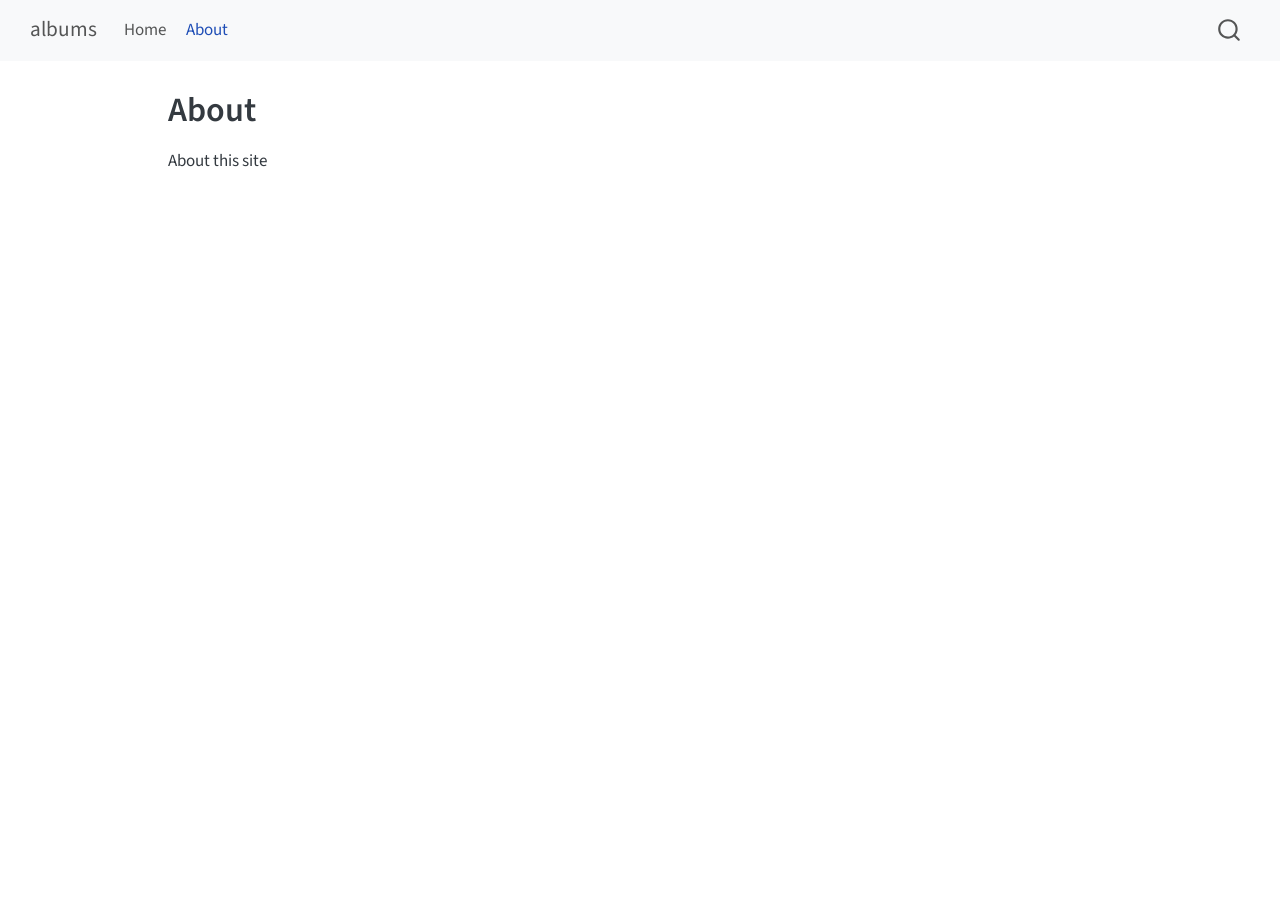
==== about.html @ 869fed3a "Built site for gh-pages" ====
<!DOCTYPE html>
<html xmlns="http://www.w3.org/1999/xhtml" lang="en" xml:lang="en"><head>

<meta charset="utf-8">
<meta name="generator" content="quarto-1.10.18">

<meta name="viewport" content="width=device-width, initial-scale=1.0, user-scalable=yes">


<title>About – albums</title>
<style>
/* Default styles provided by pandoc.
** See https://pandoc.org/MANUAL.html#variables-for-html for config info.
*/
span.smallcaps{font-variant: small-caps;}
div.columns{display: flex; gap: 1.5em;}
div.column{flex: auto;}
@media screen {
div.columns{gap: min(4vw, 1.5em);}
div.column{overflow-x: auto;}
}
div.hanging-indent{margin-left: 1.5em; text-indent: -1.5em;}
ul.task-list{list-style: none;}
ul.task-list li input[type="checkbox"] {
  width: 0.8em;
  margin: 0 0.8em 0.2em -1em; /* quarto-specific, see https://github.com/quarto-dev/quarto-cli/issues/4556 */ 
  vertical-align: middle;
}
</style>


<script src="site_libs/quarto-nav/quarto-nav.js"></script>
<script src="site_libs/quarto-nav/headroom.min.js"></script>
<script src="site_libs/clipboard/clipboard.min.js"></script>
<script src="site_libs/quarto-search/autocomplete.umd.js"></script>
<script src="site_libs/quarto-search/fuse.min.js"></script>
<script src="site_libs/quarto-search/quarto-search.js"></script>
<meta name="quarto:offset" content="./">
<script src="site_libs/quarto-html/quarto.js" type="module"></script>
<script src="site_libs/quarto-html/tabsets/tabsets.js" type="module"></script>
<script src="site_libs/quarto-html/popper.min.js"></script>
<script src="site_libs/quarto-html/tippy.umd.min.js"></script>
<script src="site_libs/quarto-html/anchor.min.js"></script>
<link href="site_libs/quarto-html/tippy.css" rel="stylesheet">
<link href="site_libs/quarto-html/quarto-syntax-highlighting-64a204ab8560d761af7679ceaba22944.css" rel="stylesheet" id="quarto-text-highlighting-styles">
<script src="site_libs/bootstrap/bootstrap.min.js"></script>
<link href="site_libs/bootstrap/bootstrap-icons.css" rel="stylesheet">
<link href="site_libs/bootstrap/bootstrap-5453c8eb392fbb9e83e403fa6f01b86a.min.css" rel="stylesheet" append-hash="true" id="quarto-bootstrap" data-mode="light">
<script id="quarto-search-options" type="application/json">{
  "location": "navbar",
  "copy-button": false,
  "collapse-after": 3,
  "panel-placement": "end",
  "type": "overlay",
  "limit": 50,
  "keyboard-shortcut": [
    "f",
    "/",
    "s"
  ],
  "show-item-context": false,
  "language": {
    "search-no-results-text": "No results",
    "search-matching-documents-text": "matching documents",
    "search-copy-link-title": "Copy link to search",
    "search-hide-matches-text": "Hide additional matches",
    "search-more-match-text": "more match in this document",
    "search-more-matches-text": "more matches in this document",
    "search-clear-button-title": "Clear",
    "search-text-placeholder": "",
    "search-detached-cancel-button-title": "Cancel",
    "search-submit-button-title": "Submit",
    "search-label": "Search"
  }
}</script>


<link rel="stylesheet" href="styles.css">
</head>

<body class="nav-fixed quarto-light">

<div id="quarto-search-results"></div>
  <header id="quarto-header" class="headroom fixed-top">
    <nav class="navbar navbar-expand-lg " data-bs-theme="dark">
      <div class="navbar-container container-fluid">
      <div class="navbar-brand-container mx-auto">
    <a class="navbar-brand" href="./index.html">
    <span class="navbar-title">albums</span>
    </a>
  </div>
            <div id="quarto-search" class="" title="Search"></div>
          <button class="navbar-toggler" type="button" data-bs-toggle="collapse" data-bs-target="#navbarCollapse" aria-controls="navbarCollapse" role="menu" aria-expanded="false" aria-label="Toggle navigation" onclick="if (window.quartoToggleHeadroom) { window.quartoToggleHeadroom(); }">
  <span class="navbar-toggler-icon"></span>
</button>
          <div class="collapse navbar-collapse" id="navbarCollapse">
            <ul class="navbar-nav navbar-nav-scroll me-auto">
  <li class="nav-item">
    <a class="nav-link" href="./index.html"> 
<span class="menu-text">Home</span></a>
  </li>  
  <li class="nav-item">
    <a class="nav-link active" href="./about.html" aria-current="page"> 
<span class="menu-text">About</span></a>
  </li>  
</ul>
          </div> <!-- /navcollapse -->
            <div class="quarto-navbar-tools">
</div>
      </div> <!-- /container-fluid -->
    </nav>
</header>
<!-- content -->
<div id="quarto-content" class="quarto-container page-columns page-rows-contents page-layout-article page-navbar">
<!-- sidebar -->
<!-- margin-sidebar -->
    <div id="quarto-margin-sidebar" class="sidebar margin-sidebar zindex-bottom">
        
    </div>
<!-- main -->
<main class="content" id="quarto-document-content">

<header id="title-block-header" class="quarto-title-block default">
<div class="quarto-title">
<h1 class="title">About</h1>
</div>



<div class="quarto-title-meta">

    
  
    
  </div>
  


</header>


<p>About this site</p>



</main> <!-- /main -->
<script id="quarto-html-after-body" type="application/javascript">
  window.document.addEventListener("DOMContentLoaded", function (event) {
    const icon = "";
    const anchorJS = new window.AnchorJS();
    anchorJS.options = {
      placement: 'right',
      icon: icon
    };
    anchorJS.add('.anchored');
    const isCodeAnnotation = (el) => {
      for (const clz of el.classList) {
        if (clz.startsWith('code-annotation-')) {                     
          return true;
        }
      }
      return false;
    }
    const onCopySuccess = function(e) {
      // button target
      const button = e.trigger;
      // don't keep focus
      button.blur();
      // flash "checked"
      button.classList.add('code-copy-button-checked');
      var currentTitle = button.getAttribute("title");
      button.setAttribute("title", "Copied!");
      let tooltip;
      if (window.bootstrap) {
        button.setAttribute("data-bs-toggle", "tooltip");
        button.setAttribute("data-bs-placement", "left");
        button.setAttribute("data-bs-title", "Copied!");
        tooltip = new bootstrap.Tooltip(button, 
          { trigger: "manual", 
            customClass: "code-copy-button-tooltip",
            offset: [0, -8]});
        tooltip.show();    
      }
      setTimeout(function() {
        if (tooltip) {
          tooltip.hide();
          button.removeAttribute("data-bs-title");
          button.removeAttribute("data-bs-toggle");
          button.removeAttribute("data-bs-placement");
        }
        button.setAttribute("title", currentTitle);
        button.classList.remove('code-copy-button-checked');
      }, 1000);
      // clear code selection
      e.clearSelection();
    }
    const getTextToCopy = function(trigger) {
      const outerScaffold = trigger.parentElement.cloneNode(true);
      const codeEl = outerScaffold.querySelector('code');
      for (const childEl of codeEl.children) {
        if (isCodeAnnotation(childEl)) {
          childEl.remove();
        }
      }
      return codeEl.innerText;
    }
    const clipboard = new window.ClipboardJS('.code-copy-button:not([data-in-quarto-modal])', {
      text: getTextToCopy
    });
    clipboard.on('success', onCopySuccess);
    if (window.document.getElementById('quarto-embedded-source-code-modal')) {
      const clipboardModal = new window.ClipboardJS('.code-copy-button[data-in-quarto-modal]', {
        text: getTextToCopy,
        container: window.document.getElementById('quarto-embedded-source-code-modal')
      });
      clipboardModal.on('success', onCopySuccess);
    }
      var localhostRegex = new RegExp(/^(?:http|https):\/\/localhost\:?[0-9]*\//);
      var mailtoRegex = new RegExp(/^mailto:/);
        var filterRegex = new RegExp('/' + window.location.host + '/');
      var isInternal = (href) => {
          return filterRegex.test(href) || localhostRegex.test(href) || mailtoRegex.test(href);
      }
      // Inspect non-navigation links and adorn them if external
     var links = window.document.querySelectorAll('a[href]:not(.nav-link):not(.navbar-brand):not(.toc-action):not(.sidebar-link):not(.sidebar-item-toggle):not(.pagination-link):not(.no-external):not([aria-hidden]):not(.dropdown-item):not(.quarto-navigation-tool):not(.about-link)');
      for (var i=0; i<links.length; i++) {
        const link = links[i];
        if (!isInternal(link.href)) {
          // undo the damage that might have been done by quarto-nav.js in the case of
          // links that we want to consider external
          if (link.dataset.originalHref !== undefined) {
            link.href = link.dataset.originalHref;
          }
        }
      }
    function tippyHover(el, contentFn, onTriggerFn, onUntriggerFn) {
      const config = {
        allowHTML: true,
        maxWidth: 500,
        delay: 100,
        arrow: false,
        appendTo: function(el) {
            return el.parentElement;
        },
        interactive: true,
        interactiveBorder: 10,
        theme: 'quarto',
        placement: 'bottom-start',
      };
      if (contentFn) {
        config.content = contentFn;
      }
      if (onTriggerFn) {
        config.onTrigger = onTriggerFn;
      }
      if (onUntriggerFn) {
        config.onUntrigger = onUntriggerFn;
      }
      window.tippy(el, config); 
    }
    const noterefs = window.document.querySelectorAll('a[role="doc-noteref"]');
    for (var i=0; i<noterefs.length; i++) {
      const ref = noterefs[i];
      tippyHover(ref, function() {
        // use id or data attribute instead here
        let href = ref.getAttribute('data-footnote-href') || ref.getAttribute('href');
        try { href = new URL(href).hash; } catch {}
        const id = href.replace(/^#\/?/, "");
        const note = window.document.getElementById(id);
        if (note) {
          return note.innerHTML;
        } else {
          return "";
        }
      });
    }
    const xrefs = window.document.querySelectorAll('a.quarto-xref');
    const processXRef = (id, note) => {
      // Strip column container classes
      const stripColumnClz = (el) => {
        el.classList.remove("page-full", "page-columns");
        if (el.children) {
          for (const child of el.children) {
            stripColumnClz(child);
          }
        }
      }
      stripColumnClz(note)
      if (id === null || id.startsWith('sec-')) {
        // Special case sections, only their first couple elements
        const container = document.createElement("div");
        if (note.children && note.children.length > 2) {
          container.appendChild(note.children[0].cloneNode(true));
          for (let i = 1; i < note.children.length; i++) {
            const child = note.children[i];
            if (child.tagName === "P" && child.innerText === "") {
              continue;
            } else {
              container.appendChild(child.cloneNode(true));
              break;
            }
          }
          if (window.Quarto?.typesetMath) {
            window.Quarto.typesetMath(container);
          }
          return container.innerHTML
        } else {
          if (window.Quarto?.typesetMath) {
            window.Quarto.typesetMath(note);
          }
          return note.innerHTML;
        }
      } else {
        // Remove any anchor links if they are present
        const anchorLink = note.querySelector('a.anchorjs-link');
        if (anchorLink) {
          anchorLink.remove();
        }
        if (window.Quarto?.typesetMath) {
          window.Quarto.typesetMath(note);
        }
        if (note.classList.contains("callout")) {
          return note.outerHTML;
        } else {
          return note.innerHTML;
        }
      }
    }
    for (var i=0; i<xrefs.length; i++) {
      const xref = xrefs[i];
      tippyHover(xref, undefined, function(instance) {
        instance.disable();
        let url = xref.getAttribute('href');
        let hash = undefined; 
        if (url.startsWith('#')) {
          hash = url;
        } else {
          try { hash = new URL(url).hash; } catch {}
        }
        if (hash) {
          const id = hash.replace(/^#\/?/, "");
          const note = window.document.getElementById(id);
          if (note !== null) {
            try {
              const html = processXRef(id, note.cloneNode(true));
              instance.setContent(html);
            } finally {
              instance.enable();
              instance.show();
            }
          } else {
            // See if we can fetch this
            fetch(url.split('#')[0])
            .then(res => res.text())
            .then(html => {
              const parser = new DOMParser();
              const htmlDoc = parser.parseFromString(html, "text/html");
              const note = htmlDoc.getElementById(id);
              if (note !== null) {
                const html = processXRef(id, note);
                instance.setContent(html);
              } 
            }).finally(() => {
              instance.enable();
              instance.show();
            });
          }
        } else {
          // See if we can fetch a full url (with no hash to target)
          // This is a special case and we should probably do some content thinning / targeting
          fetch(url)
          .then(res => res.text())
          .then(html => {
            const parser = new DOMParser();
            const htmlDoc = parser.parseFromString(html, "text/html");
            const note = htmlDoc.querySelector('main.content');
            if (note !== null) {
              // This should only happen for chapter cross references
              // (since there is no id in the URL)
              // remove the first header
              if (note.children.length > 0 && note.children[0].tagName === "HEADER") {
                note.children[0].remove();
              }
              const html = processXRef(null, note);
              instance.setContent(html);
            } 
          }).finally(() => {
            instance.enable();
            instance.show();
          });
        }
      }, function(instance) {
      });
    }
        let selectedAnnoteEl;
        const selectorForAnnotation = ( cell, annotation) => {
          let cellAttr = 'data-code-cell="' + cell + '"';
          let lineAttr = 'data-code-annotation="' +  annotation + '"';
          const selector = 'span[' + cellAttr + '][' + lineAttr + ']';
          return selector;
        }
        const selectCodeLines = (annoteEl) => {
          const doc = window.document;
          const targetCell = annoteEl.getAttribute("data-target-cell");
          const targetAnnotation = annoteEl.getAttribute("data-target-annotation");
          const annoteSpan = window.document.querySelector(selectorForAnnotation(targetCell, targetAnnotation));
          const lines = annoteSpan.getAttribute("data-code-lines").split(",");
          const lineIds = lines.map((line) => {
            return targetCell + "-" + line;
          })
          let top = null;
          let height = null;
          let parent = null;
          if (lineIds.length > 0) {
              //compute the position of the single el (top and bottom and make a div)
              const el = window.document.getElementById(lineIds[0]);
              top = el.offsetTop;
              height = el.offsetHeight;
              parent = el.parentElement.parentElement;
            if (lineIds.length > 1) {
              const lastEl = window.document.getElementById(lineIds[lineIds.length - 1]);
              const bottom = lastEl.offsetTop + lastEl.offsetHeight;
              height = bottom - top;
            }
            if (top !== null && height !== null && parent !== null) {
              // cook up a div (if necessary) and position it 
              let div = window.document.getElementById("code-annotation-line-highlight");
              if (div === null) {
                div = window.document.createElement("div");
                div.setAttribute("id", "code-annotation-line-highlight");
                div.style.position = 'absolute';
                parent.appendChild(div);
              }
              div.style.top = top - 2 + "px";
              div.style.height = height + 4 + "px";
              div.style.left = 0;
              let gutterDiv = window.document.getElementById("code-annotation-line-highlight-gutter");
              if (gutterDiv === null) {
                gutterDiv = window.document.createElement("div");
                gutterDiv.setAttribute("id", "code-annotation-line-highlight-gutter");
                gutterDiv.style.position = 'absolute';
                const codeCell = window.document.getElementById(targetCell);
                const gutter = codeCell.querySelector('.code-annotation-gutter');
                gutter.appendChild(gutterDiv);
              }
              gutterDiv.style.top = top - 2 + "px";
              gutterDiv.style.height = height + 4 + "px";
            }
            selectedAnnoteEl = annoteEl;
          }
        };
        const unselectCodeLines = () => {
          const elementsIds = ["code-annotation-line-highlight", "code-annotation-line-highlight-gutter"];
          elementsIds.forEach((elId) => {
            const div = window.document.getElementById(elId);
            if (div) {
              div.remove();
            }
          });
          selectedAnnoteEl = undefined;
        };
          // Handle positioning of the toggle
      window.addEventListener(
        "resize",
        throttle(() => {
          elRect = undefined;
          if (selectedAnnoteEl) {
            selectCodeLines(selectedAnnoteEl);
          }
        }, 10)
      );
      function throttle(fn, ms) {
      let throttle = false;
      let timer;
        return (...args) => {
          if(!throttle) { // first call gets through
              fn.apply(this, args);
              throttle = true;
          } else { // all the others get throttled
              if(timer) clearTimeout(timer); // cancel #2
              timer = setTimeout(() => {
                fn.apply(this, args);
                timer = throttle = false;
              }, ms);
          }
        };
      }
        // Attach click handler to the DT
        const annoteDls = window.document.querySelectorAll('dt[data-target-cell]');
        for (const annoteDlNode of annoteDls) {
          annoteDlNode.addEventListener('click', (event) => {
            const clickedEl = event.target;
            if (clickedEl !== selectedAnnoteEl) {
              unselectCodeLines();
              const activeEl = window.document.querySelector('dt[data-target-cell].code-annotation-active');
              if (activeEl) {
                activeEl.classList.remove('code-annotation-active');
              }
              selectCodeLines(clickedEl);
              clickedEl.classList.add('code-annotation-active');
            } else {
              // Unselect the line
              unselectCodeLines();
              clickedEl.classList.remove('code-annotation-active');
            }
          });
        }
    const findCites = (el) => {
      const parentEl = el.parentElement;
      if (parentEl) {
        const cites = parentEl.dataset.cites;
        if (cites) {
          return {
            el,
            cites: cites.split(' ')
          };
        } else {
          return findCites(el.parentElement)
        }
      } else {
        return undefined;
      }
    };
    var bibliorefs = window.document.querySelectorAll('a[role="doc-biblioref"]');
    for (var i=0; i<bibliorefs.length; i++) {
      const ref = bibliorefs[i];
      const citeInfo = findCites(ref);
      if (citeInfo) {
        tippyHover(citeInfo.el, function() {
          var popup = window.document.createElement('div');
          citeInfo.cites.forEach(function(cite) {
            var citeDiv = window.document.createElement('div');
            citeDiv.classList.add('hanging-indent');
            citeDiv.classList.add('csl-entry');
            var biblioDiv = window.document.getElementById('ref-' + cite);
            if (biblioDiv) {
              citeDiv.innerHTML = biblioDiv.innerHTML;
            }
            popup.appendChild(citeDiv);
          });
          return popup.innerHTML;
        });
      }
    }
  });
  </script>
</div> <!-- /content -->




</body></html>
---- site_libs/quarto-html/tippy.css ----
.tippy-box[data-animation=fade][data-state=hidden]{opacity:0}[data-tippy-root]{max-width:calc(100vw - 10px)}.tippy-box{position:relative;background-color:#333;color:#fff;border-radius:4px;font-size:14px;line-height:1.4;white-space:normal;outline:0;transition-property:transform,visibility,opacity}.tippy-box[data-placement^=top]>.tippy-arrow{bottom:0}.tippy-box[data-placement^=top]>.tippy-arrow:before{bottom:-7px;left:0;border-width:8px 8px 0;border-top-color:initial;transform-origin:center top}.tippy-box[data-placement^=bottom]>.tippy-arrow{top:0}.tippy-box[data-placement^=bottom]>.tippy-arrow:before{top:-7px;left:0;border-width:0 8px 8px;border-bottom-color:initial;transform-origin:center bottom}.tippy-box[data-placement^=left]>.tippy-arrow{right:0}.tippy-box[data-placement^=left]>.tippy-arrow:before{border-width:8px 0 8px 8px;border-left-color:initial;right:-7px;transform-origin:center left}.tippy-box[data-placement^=right]>.tippy-arrow{left:0}.tippy-box[data-placement^=right]>.tippy-arrow:before{left:-7px;border-width:8px 8px 8px 0;border-right-color:initial;transform-origin:center right}.tippy-box[data-inertia][data-state=visible]{transition-timing-function:cubic-bezier(.54,1.5,.38,1.11)}.tippy-arrow{width:16px;height:16px;color:#333}.tippy-arrow:before{content:"";position:absolute;border-color:transparent;border-style:solid}.tippy-content{position:relative;padding:5px 9px;z-index:1}
---- site_libs/quarto-html/quarto-syntax-highlighting-64a204ab8560d761af7679ceaba22944.css ----
/* quarto syntax highlight colors */
:root {
  --quarto-hl-ot-color: #003B4F;
  --quarto-hl-at-color: #657422;
  --quarto-hl-ss-color: #20794D;
  --quarto-hl-an-color: #5E5E5E;
  --quarto-hl-fu-color: #4758AB;
  --quarto-hl-st-color: #20794D;
  --quarto-hl-cf-color: #003B4F;
  --quarto-hl-op-color: #5E5E5E;
  --quarto-hl-er-color: #AD0000;
  --quarto-hl-bn-color: #AD0000;
  --quarto-hl-al-color: #AD0000;
  --quarto-hl-va-color: #111111;
  --quarto-hl-bu-color: inherit;
  --quarto-hl-ex-color: inherit;
  --quarto-hl-pp-color: #AD0000;
  --quarto-hl-in-color: #5E5E5E;
  --quarto-hl-vs-color: #20794D;
  --quarto-hl-wa-color: #5E5E5E;
  --quarto-hl-do-color: #5E5E5E;
  --quarto-hl-im-color: #00769E;
  --quarto-hl-ch-color: #20794D;
  --quarto-hl-dt-color: #AD0000;
  --quarto-hl-fl-color: #AD0000;
  --quarto-hl-co-color: #5E5E5E;
  --quarto-hl-cv-color: #5E5E5E;
  --quarto-hl-cn-color: #8f5902;
  --quarto-hl-sc-color: #5E5E5E;
  --quarto-hl-dv-color: #AD0000;
  --quarto-hl-kw-color: #003B4F;
}

/* other quarto variables */
:root {
  --quarto-font-monospace: SFMono-Regular, Menlo, Monaco, Consolas, "Liberation Mono", "Courier New", monospace;
}

/* syntax highlight based on Pandoc's rules */
pre > code.sourceCode > span {
  color: #003B4F;
}

code.sourceCode > span {
  color: #003B4F;
}

div.sourceCode,
div.sourceCode pre.sourceCode {
  color: #003B4F;
}

/* Normal */
code span {
  color: #003B4F;
}

/* Alert */
code span.al {
  color: #AD0000;
  font-style: inherit;
}

/* Annotation */
code span.an {
  color: #5E5E5E;
  font-style: inherit;
}

/* Attribute */
code span.at {
  color: #657422;
  font-style: inherit;
}

/* BaseN */
code span.bn {
  color: #AD0000;
  font-style: inherit;
}

/* BuiltIn */
code span.bu {
  font-style: inherit;
}

/* ControlFlow */
code span.cf {
  color: #003B4F;
  font-weight: bold;
  font-style: inherit;
}

/* Char */
code span.ch {
  color: #20794D;
  font-style: inherit;
}

/* Constant */
code span.cn {
  color: #8f5902;
  font-style: inherit;
}

/* Comment */
code span.co {
  color: #5E5E5E;
  font-style: inherit;
}

/* CommentVar */
code span.cv {
  color: #5E5E5E;
  font-style: italic;
}

/* Documentation */
code span.do {
  color: #5E5E5E;
  font-style: italic;
}

/* DataType */
code span.dt {
  color: #AD0000;
  font-style: inherit;
}

/* DecVal */
code span.dv {
  color: #AD0000;
  font-style: inherit;
}

/* Error */
code span.er {
  color: #AD0000;
  font-style: inherit;
}

/* Extension */
code span.ex {
  font-style: inherit;
}

/* Float */
code span.fl {
  color: #AD0000;
  font-style: inherit;
}

/* Function */
code span.fu {
  color: #4758AB;
  font-style: inherit;
}

/* Import */
code span.im {
  color: #00769E;
  font-style: inherit;
}

/* Information */
code span.in {
  color: #5E5E5E;
  font-style: inherit;
}

/* Keyword */
code span.kw {
  color: #003B4F;
  font-weight: bold;
  font-style: inherit;
}

/* Operator */
code span.op {
  color: #5E5E5E;
  font-style: inherit;
}

/* Other */
code span.ot {
  color: #003B4F;
  font-style: inherit;
}

/* Preprocessor */
code span.pp {
  color: #AD0000;
  font-style: inherit;
}

/* SpecialChar */
code span.sc {
  color: #5E5E5E;
  font-style: inherit;
}

/* SpecialString */
code span.ss {
  color: #20794D;
  font-style: inherit;
}

/* String */
code span.st {
  color: #20794D;
  font-style: inherit;
}

/* Variable */
code span.va {
  color: #111111;
  font-style: inherit;
}

/* VerbatimString */
code span.vs {
  color: #20794D;
  font-style: inherit;
}

/* Warning */
code span.wa {
  color: #5E5E5E;
  font-style: italic;
}

.prevent-inlining {
  content: "</";
}

/*# sourceMappingURL=9d8d5bb603a83b8298b89080a598c93b.css.map */
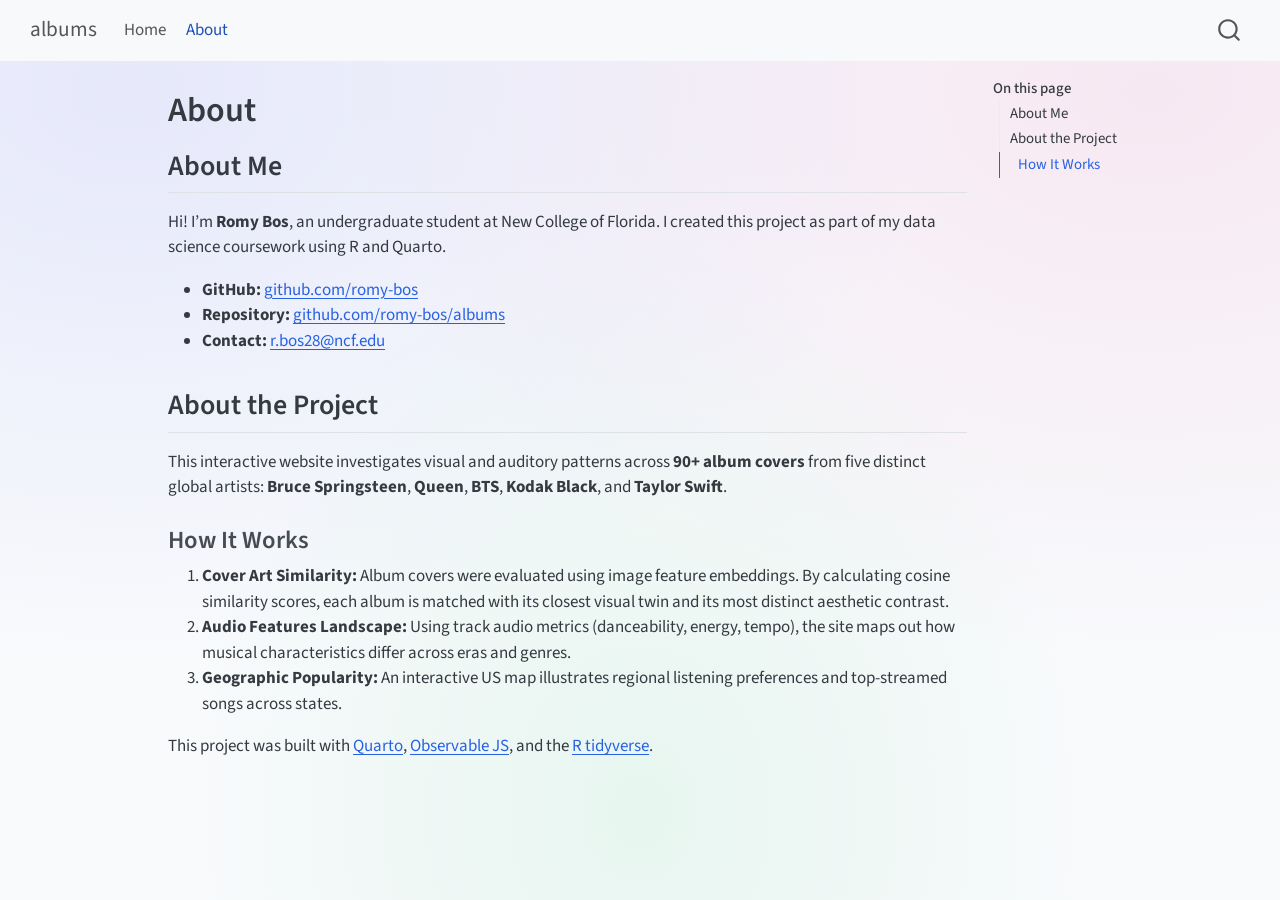
==== commit d34fb995: "Built site for gh-pages" ====
--- a/about.html
+++ b/about.html
@@ -114,8 +114,18 @@
 <div id="quarto-content" class="quarto-container page-columns page-rows-contents page-layout-article page-navbar">
 <!-- sidebar -->
 <!-- margin-sidebar -->
-    <div id="quarto-margin-sidebar" class="sidebar margin-sidebar zindex-bottom">
-        
+    <div id="quarto-margin-sidebar" class="sidebar margin-sidebar">
+        <nav id="TOC" role="doc-toc" class="toc-active">
+    <h2 id="toc-title">On this page</h2>
+   
+  <ul>
+  <li><a href="#about-me" id="toc-about-me" class="nav-link active" data-scroll-target="#about-me">About Me</a></li>
+  <li><a href="#about-the-project" id="toc-about-the-project" class="nav-link" data-scroll-target="#about-the-project">About the Project</a>
+  <ul class="collapse">
+  <li><a href="#how-it-works" id="toc-how-it-works" class="nav-link" data-scroll-target="#how-it-works">How It Works</a></li>
+  </ul></li>
+  </ul>
+</nav>
     </div>
 <!-- main -->
 <main class="content" id="quarto-document-content">
@@ -139,9 +149,30 @@
 </header>
 
 
-<p>About this site</p>
-
-
+<section id="about-me" class="level2">
+<h2 class="anchored" data-anchor-id="about-me">About Me</h2>
+<p>Hi! I’m <strong>Romy Bos</strong>, an undergraduate student at New College of Florida. I created this project as part of my data science coursework using R and Quarto.</p>
+<ul>
+<li><strong>GitHub:</strong> <a href="https://github.com/romy-bos">github.com/romy-bos</a></li>
+<li><strong>Repository:</strong> <a href="https://github.com/romy-bos/albums">github.com/romy-bos/albums</a></li>
+<li><strong>Contact:</strong> <a href="mailto:r.bos28@ncf.edu">r.bos28@ncf.edu</a></li>
+</ul>
+</section>
+<section id="about-the-project" class="level2">
+<h2 class="anchored" data-anchor-id="about-the-project">About the Project</h2>
+<p>This interactive website investigates visual and auditory patterns across <strong>90+ album covers</strong> from five distinct global artists: <strong>Bruce Springsteen</strong>, <strong>Queen</strong>, <strong>BTS</strong>, <strong>Kodak Black</strong>, and <strong>Taylor Swift</strong>.</p>
+<section id="how-it-works" class="level3">
+<h3 class="anchored" data-anchor-id="how-it-works">How It Works</h3>
+<ol type="1">
+<li><strong>Cover Art Similarity:</strong> Album covers were evaluated using image feature embeddings. By calculating cosine similarity scores, each album is matched with its closest visual twin and its most distinct aesthetic contrast.</li>
+<li><strong>Audio Features Landscape:</strong> Using track audio metrics (danceability, energy, tempo), the site maps out how musical characteristics differ across eras and genres.</li>
+<li><strong>Geographic Popularity:</strong> An interactive US map illustrates regional listening preferences and top-streamed songs across states.</li>
+</ol>
+<p>This project was built with <a href="https://quarto.org">Quarto</a>, <a href="https://observablehq.com">Observable JS</a>, and the <a href="https://www.tidyverse.org">R tidyverse</a>.</p>
+
+
+</section>
+</section>
 
 </main> <!-- /main -->
 <script id="quarto-html-after-body" type="application/javascript">
@@ -217,7 +248,7 @@
     }
       var localhostRegex = new RegExp(/^(?:http|https):\/\/localhost\:?[0-9]*\//);
       var mailtoRegex = new RegExp(/^mailto:/);
-        var filterRegex = new RegExp('/' + window.location.host + '/');
+        var filterRegex = new RegExp("https:\/\/romy-bos\.github\.io\/albums\/");
       var isInternal = (href) => {
           return filterRegex.test(href) || localhostRegex.test(href) || mailtoRegex.test(href);
       }
--- a/styles.css
+++ b/styles.css
@@ -0,0 +1,37 @@
+/* Modern ambient background and card container */
+body {
+  background-color: #f8fafc;
+  background-image: 
+    radial-gradient(at 10% 10%, rgba(99, 102, 241, 0.12) 0px, transparent 50%),
+    radial-gradient(at 90% 10%, rgba(236, 72, 153, 0.10) 0px, transparent 50%),
+    radial-gradient(at 50% 90%, rgba(34, 197, 94, 0.08) 0px, transparent 50%);
+  background-attachment: fixed;
+  min-height: 100vh;
+}
+
+/* Card container for the tab content */
+.tab-content {
+  background: #ffffff;
+  padding: 2rem;
+  border-radius: 16px;
+  box-shadow: 0 10px 35px rgba(0, 0, 0, 0.05);
+  border: 1px solid rgba(226, 232, 240, 0.8);
+  margin-top: 1rem;
+}
+
+/* Polished tabs */
+.nav-tabs .nav-link {
+  font-weight: 500;
+  color: #64748b;
+  border: none;
+  border-bottom: 2px solid transparent;
+  padding: 0.6rem 1.2rem;
+}
+
+.nav-tabs .nav-link.active {
+  color: #0f172a;
+  font-weight: 600;
+  border-bottom: 2px solid #6366f1;
+  background: transparent;
+}
+
